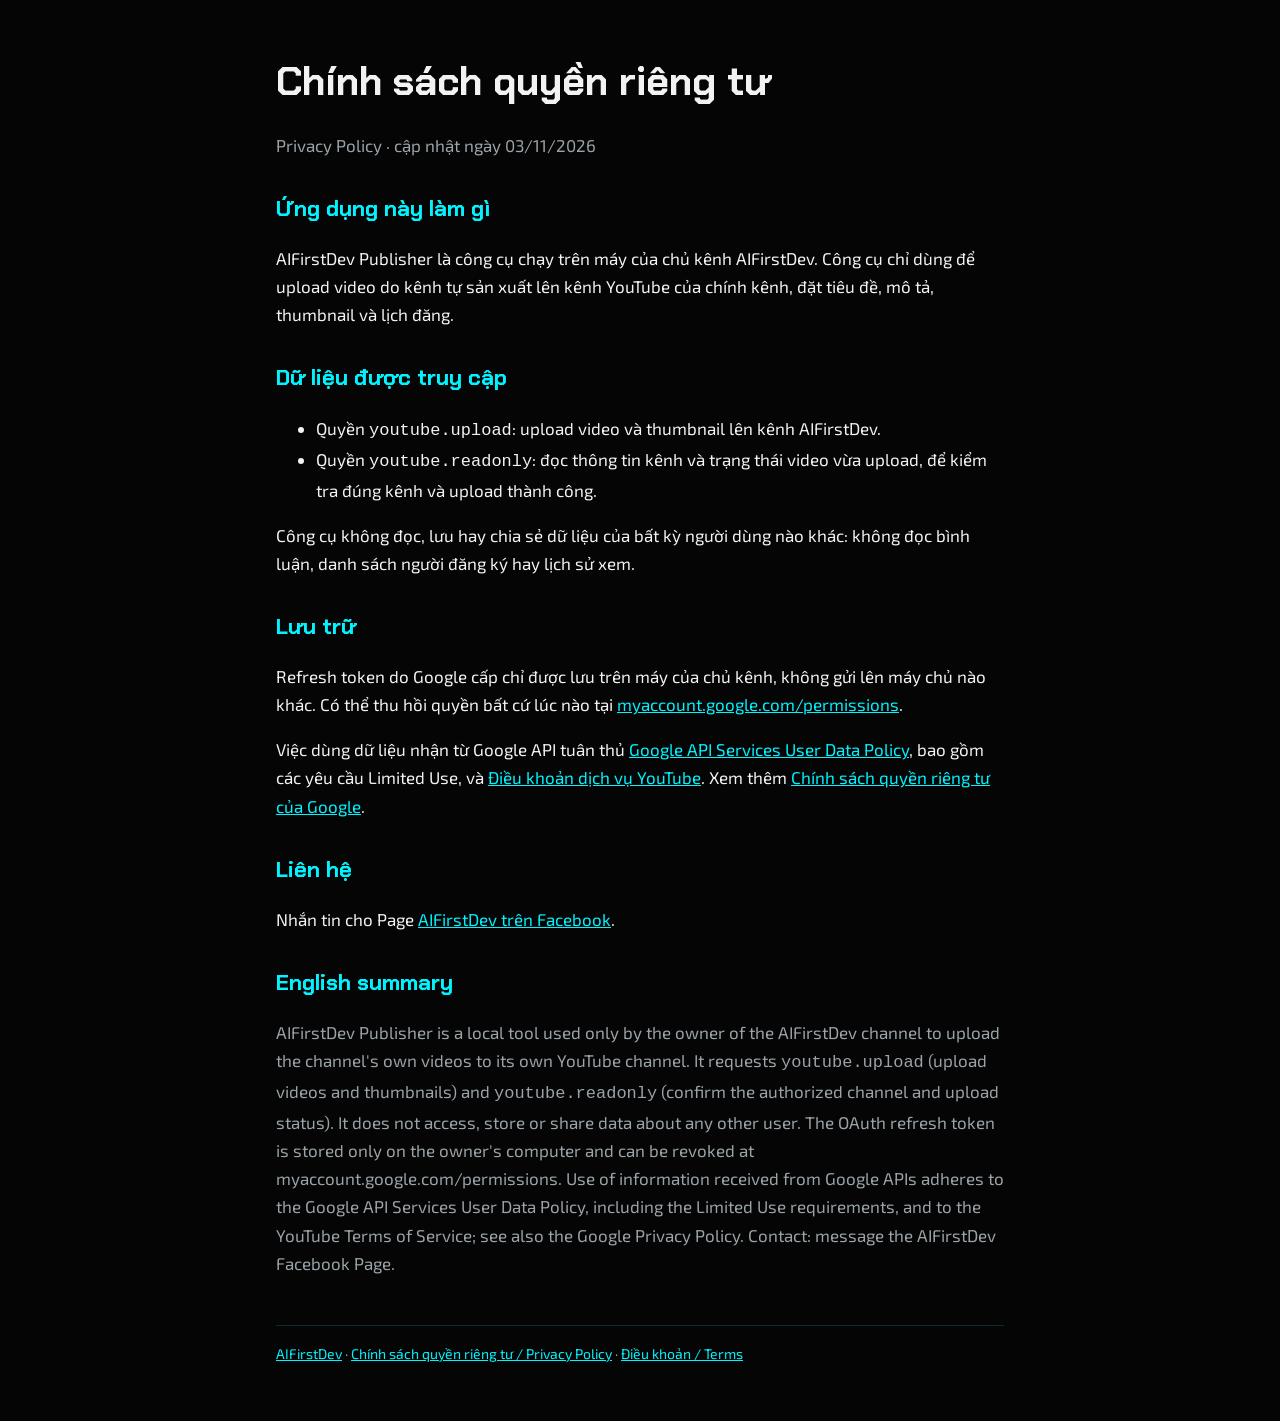
==== privacy.html @ a746effc "Trang chủ, chính sách quyền riêng tư và điều khoản cho AIFirstDev Publisher" ====
<!doctype html><html lang="vi"><head><meta charset="utf-8"><meta name="viewport" content="width=device-width,initial-scale=1"><link rel="preconnect" href="https://fonts.googleapis.com"><link href="https://fonts.googleapis.com/css2?family=Chakra+Petch:wght@700&family=Exo+2:wght@400;600&display=swap" rel="stylesheet"><link rel="stylesheet" href="style.css"><title>Chính sách quyền riêng tư · AIFirstDev</title></head><body><main>
<h1>Chính sách quyền riêng tư</h1><p class="muted">Privacy Policy · cập nhật ngày 03/11/2026</p>
<h2>Ứng dụng này làm gì</h2>
<p>AIFirstDev Publisher là công cụ chạy trên máy của chủ kênh AIFirstDev. Công cụ chỉ dùng để upload video do kênh tự sản xuất lên kênh YouTube của chính kênh, đặt tiêu đề, mô tả, thumbnail và lịch đăng.</p>
<h2>Dữ liệu được truy cập</h2>
<ul>
<li>Quyền <code>youtube.upload</code>: upload video và thumbnail lên kênh AIFirstDev.</li>
<li>Quyền <code>youtube.readonly</code>: đọc thông tin kênh và trạng thái video vừa upload, để kiểm tra đúng kênh và upload thành công.</li>
</ul>
<p>Công cụ không đọc, lưu hay chia sẻ dữ liệu của bất kỳ người dùng nào khác: không đọc bình luận, danh sách người đăng ký hay lịch sử xem.</p>
<h2>Lưu trữ</h2>
<p>Refresh token do Google cấp chỉ được lưu trên máy của chủ kênh, không gửi lên máy chủ nào khác. Có thể thu hồi quyền bất cứ lúc nào tại <a href="https://myaccount.google.com/permissions">myaccount.google.com/permissions</a>.</p>
<p>Việc dùng dữ liệu nhận từ Google API tuân thủ <a href="https://developers.google.com/terms/api-services-user-data-policy">Google API Services User Data Policy</a>, bao gồm các yêu cầu Limited Use, và <a href="https://www.youtube.com/t/terms">Điều khoản dịch vụ YouTube</a>. Xem thêm <a href="https://policies.google.com/privacy">Chính sách quyền riêng tư của Google</a>.</p>
<h2>Liên hệ</h2>
<p>Nhắn tin cho Page <a href="https://www.facebook.com/1193053717219292">AIFirstDev trên Facebook</a>.</p>
<h2>English summary</h2>
<p class="muted">AIFirstDev Publisher is a local tool used only by the owner of the AIFirstDev channel to upload the channel's own videos to its own YouTube channel. It requests <code>youtube.upload</code> (upload videos and thumbnails) and <code>youtube.readonly</code> (confirm the authorized channel and upload status). It does not access, store or share data about any other user. The OAuth refresh token is stored only on the owner's computer and can be revoked at myaccount.google.com/permissions. Use of information received from Google APIs adheres to the Google API Services User Data Policy, including the Limited Use requirements, and to the YouTube Terms of Service; see also the Google Privacy Policy. Contact: message the AIFirstDev Facebook Page.</p>
<footer class="muted"><a href="./">AIFirstDev</a> · <a href="privacy.html">Chính sách quyền riêng tư / Privacy Policy</a> · <a href="terms.html">Điều khoản / Terms</a></footer></main></body></html>
---- style.css ----
:root{--bg:#050505;--fg:#f2f2f2;--muted:#9aa3a8;--accent:#00f3ff;--line:rgba(0,243,255,.18)}
*{box-sizing:border-box}
body{margin:0;background:var(--bg);color:var(--fg);font:17px/1.65 "Exo 2",system-ui,sans-serif}
main{max-width:760px;margin:0 auto;padding:48px 16px 64px}
h1{font-family:"Chakra Petch",sans-serif;font-size:40px;margin:0 0 4px}
h1 span{color:var(--accent)}
h2{font-family:"Chakra Petch",sans-serif;font-size:22px;margin:32px 0 8px;color:var(--accent)}
p,li{color:var(--fg)}
.muted{color:var(--muted)}
a{color:var(--accent)}
header{display:flex;gap:20px;align-items:center;border-bottom:1px solid var(--line);padding-bottom:24px;margin-bottom:24px;flex-wrap:wrap}
header img{width:96px;height:96px;border-radius:50%;box-shadow:0 0 0 3px var(--accent)}
ul.links{list-style:none;padding:0;display:flex;gap:12px;flex-wrap:wrap}
ul.links a{display:inline-block;border:1px solid var(--line);padding:8px 14px;border-radius:8px;text-decoration:none}
footer{margin-top:48px;border-top:1px solid var(--line);padding-top:16px;font-size:14px}
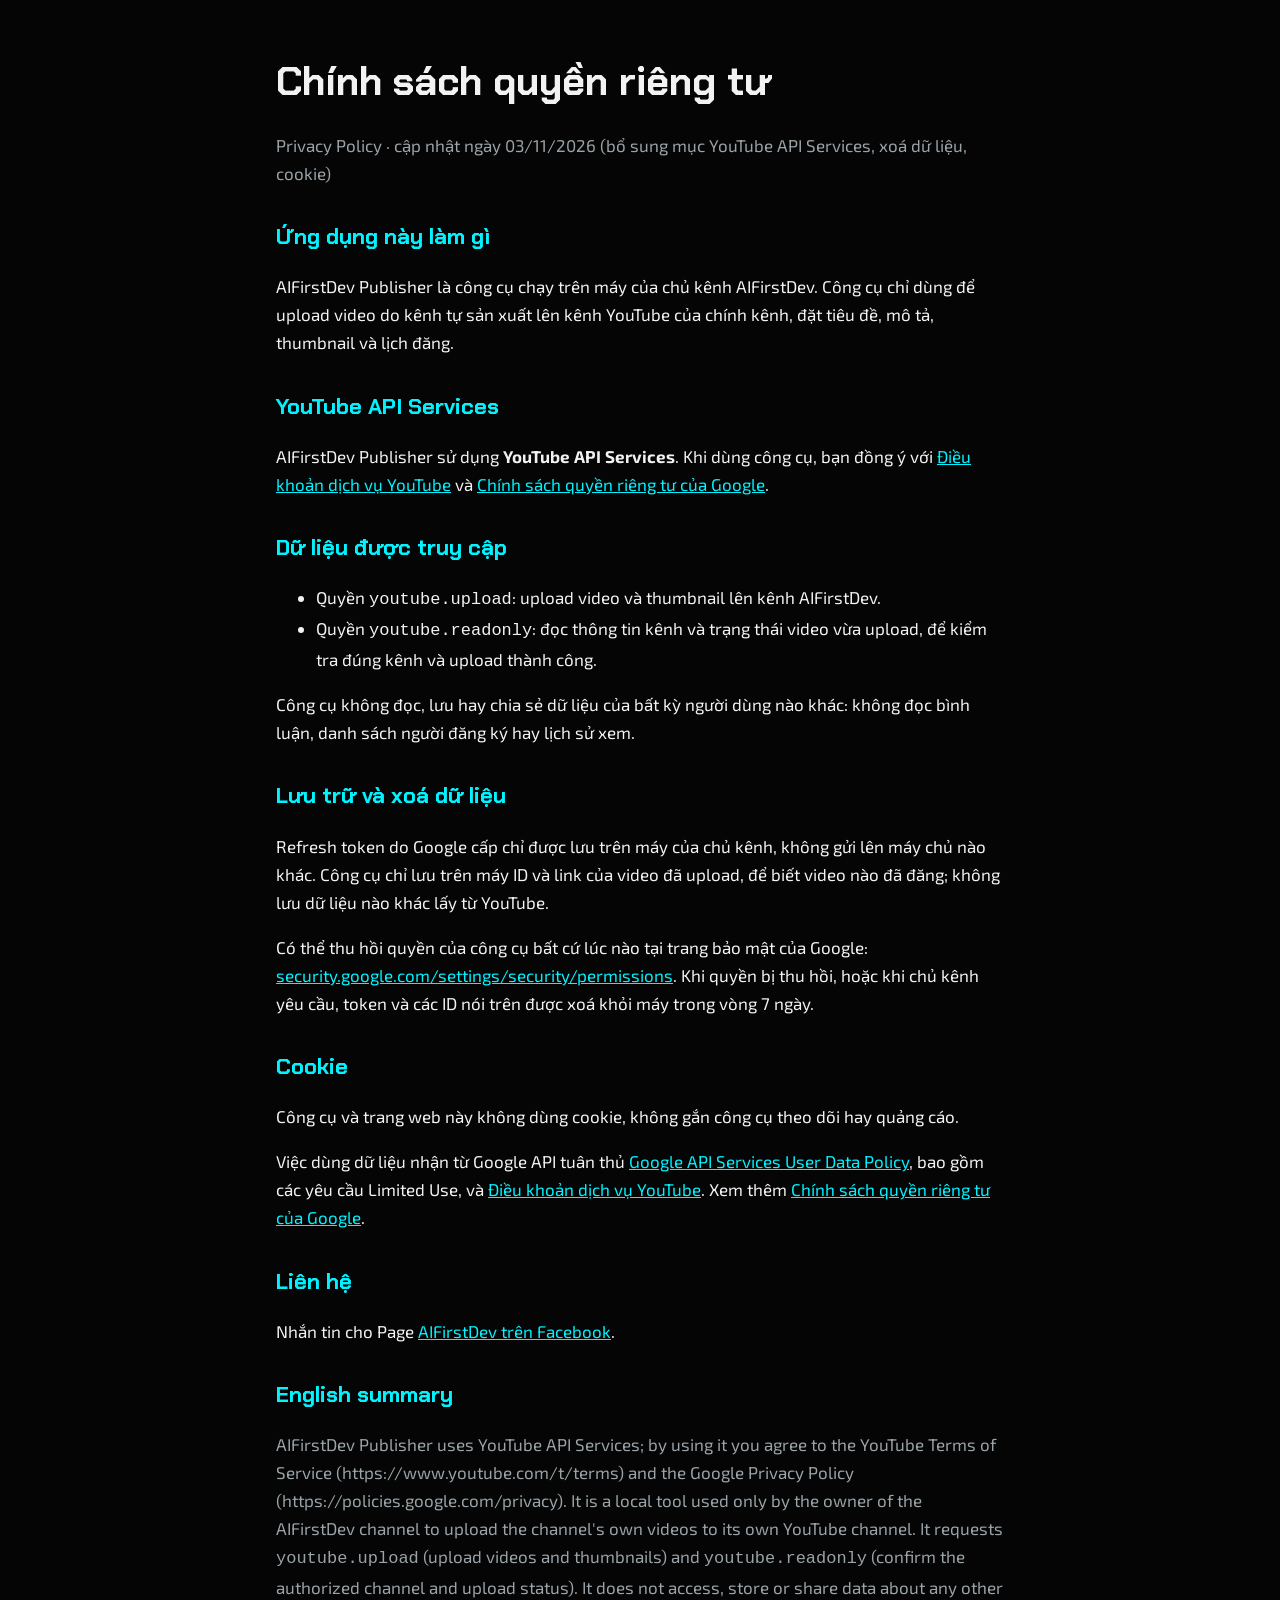
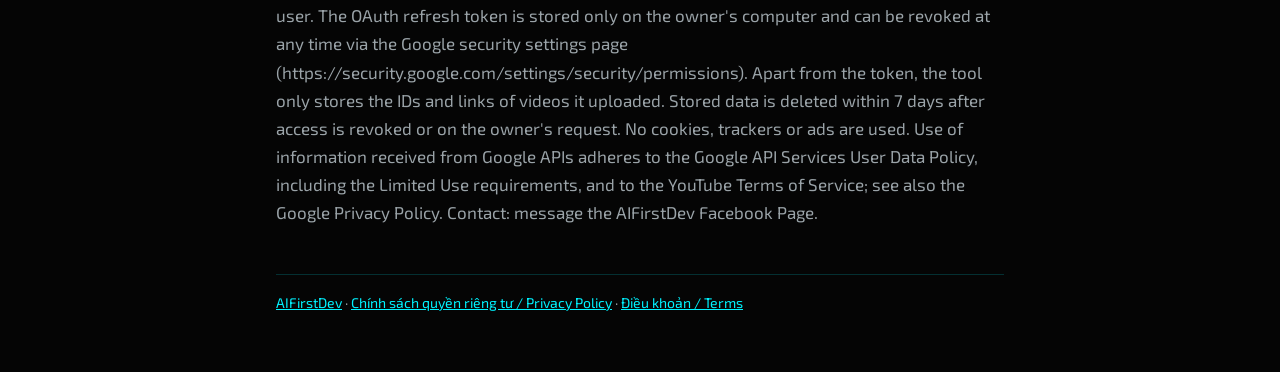
==== commit 58811167: "Bổ sung mục YouTube API Services, xoá dữ liệu và cookie vào chính sách quyền riêng tư" ====
--- a/privacy.html
+++ b/privacy.html
@@ -1,18 +1,23 @@
 <!doctype html><html lang="vi"><head><meta charset="utf-8"><meta name="viewport" content="width=device-width,initial-scale=1"><link rel="preconnect" href="https://fonts.googleapis.com"><link href="https://fonts.googleapis.com/css2?family=Chakra+Petch:wght@700&family=Exo+2:wght@400;600&display=swap" rel="stylesheet"><link rel="stylesheet" href="style.css"><title>Chính sách quyền riêng tư · AIFirstDev</title></head><body><main>
-<h1>Chính sách quyền riêng tư</h1><p class="muted">Privacy Policy · cập nhật ngày 03/11/2026</p>
+<h1>Chính sách quyền riêng tư</h1><p class="muted">Privacy Policy · cập nhật ngày 03/11/2026 (bổ sung mục YouTube API Services, xoá dữ liệu, cookie)</p>
 <h2>Ứng dụng này làm gì</h2>
 <p>AIFirstDev Publisher là công cụ chạy trên máy của chủ kênh AIFirstDev. Công cụ chỉ dùng để upload video do kênh tự sản xuất lên kênh YouTube của chính kênh, đặt tiêu đề, mô tả, thumbnail và lịch đăng.</p>
+<h2>YouTube API Services</h2>
+<p>AIFirstDev Publisher sử dụng <strong>YouTube API Services</strong>. Khi dùng công cụ, bạn đồng ý với <a href="https://www.youtube.com/t/terms">Điều khoản dịch vụ YouTube</a> và <a href="https://policies.google.com/privacy">Chính sách quyền riêng tư của Google</a>.</p>
 <h2>Dữ liệu được truy cập</h2>
 <ul>
 <li>Quyền <code>youtube.upload</code>: upload video và thumbnail lên kênh AIFirstDev.</li>
 <li>Quyền <code>youtube.readonly</code>: đọc thông tin kênh và trạng thái video vừa upload, để kiểm tra đúng kênh và upload thành công.</li>
 </ul>
 <p>Công cụ không đọc, lưu hay chia sẻ dữ liệu của bất kỳ người dùng nào khác: không đọc bình luận, danh sách người đăng ký hay lịch sử xem.</p>
-<h2>Lưu trữ</h2>
-<p>Refresh token do Google cấp chỉ được lưu trên máy của chủ kênh, không gửi lên máy chủ nào khác. Có thể thu hồi quyền bất cứ lúc nào tại <a href="https://myaccount.google.com/permissions">myaccount.google.com/permissions</a>.</p>
+<h2>Lưu trữ và xoá dữ liệu</h2>
+<p>Refresh token do Google cấp chỉ được lưu trên máy của chủ kênh, không gửi lên máy chủ nào khác. Công cụ chỉ lưu trên máy ID và link của video đã upload, để biết video nào đã đăng; không lưu dữ liệu nào khác lấy từ YouTube.</p>
+<p>Có thể thu hồi quyền của công cụ bất cứ lúc nào tại trang bảo mật của Google: <a href="https://security.google.com/settings/security/permissions">security.google.com/settings/security/permissions</a>. Khi quyền bị thu hồi, hoặc khi chủ kênh yêu cầu, token và các ID nói trên được xoá khỏi máy trong vòng 7 ngày.</p>
+<h2>Cookie</h2>
+<p>Công cụ và trang web này không dùng cookie, không gắn công cụ theo dõi hay quảng cáo.</p>
 <p>Việc dùng dữ liệu nhận từ Google API tuân thủ <a href="https://developers.google.com/terms/api-services-user-data-policy">Google API Services User Data Policy</a>, bao gồm các yêu cầu Limited Use, và <a href="https://www.youtube.com/t/terms">Điều khoản dịch vụ YouTube</a>. Xem thêm <a href="https://policies.google.com/privacy">Chính sách quyền riêng tư của Google</a>.</p>
 <h2>Liên hệ</h2>
 <p>Nhắn tin cho Page <a href="https://www.facebook.com/1193053717219292">AIFirstDev trên Facebook</a>.</p>
 <h2>English summary</h2>
-<p class="muted">AIFirstDev Publisher is a local tool used only by the owner of the AIFirstDev channel to upload the channel's own videos to its own YouTube channel. It requests <code>youtube.upload</code> (upload videos and thumbnails) and <code>youtube.readonly</code> (confirm the authorized channel and upload status). It does not access, store or share data about any other user. The OAuth refresh token is stored only on the owner's computer and can be revoked at myaccount.google.com/permissions. Use of information received from Google APIs adheres to the Google API Services User Data Policy, including the Limited Use requirements, and to the YouTube Terms of Service; see also the Google Privacy Policy. Contact: message the AIFirstDev Facebook Page.</p>
+<p class="muted">AIFirstDev Publisher uses YouTube API Services; by using it you agree to the YouTube Terms of Service (https://www.youtube.com/t/terms) and the Google Privacy Policy (https://policies.google.com/privacy). It is a local tool used only by the owner of the AIFirstDev channel to upload the channel's own videos to its own YouTube channel. It requests <code>youtube.upload</code> (upload videos and thumbnails) and <code>youtube.readonly</code> (confirm the authorized channel and upload status). It does not access, store or share data about any other user. The OAuth refresh token is stored only on the owner's computer and can be revoked at any time via the Google security settings page (https://security.google.com/settings/security/permissions). Apart from the token, the tool only stores the IDs and links of videos it uploaded. Stored data is deleted within 7 days after access is revoked or on the owner's request. No cookies, trackers or ads are used. Use of information received from Google APIs adheres to the Google API Services User Data Policy, including the Limited Use requirements, and to the YouTube Terms of Service; see also the Google Privacy Policy. Contact: message the AIFirstDev Facebook Page.</p>
 <footer class="muted"><a href="./">AIFirstDev</a> · <a href="privacy.html">Chính sách quyền riêng tư / Privacy Policy</a> · <a href="terms.html">Điều khoản / Terms</a></footer></main></body></html>
